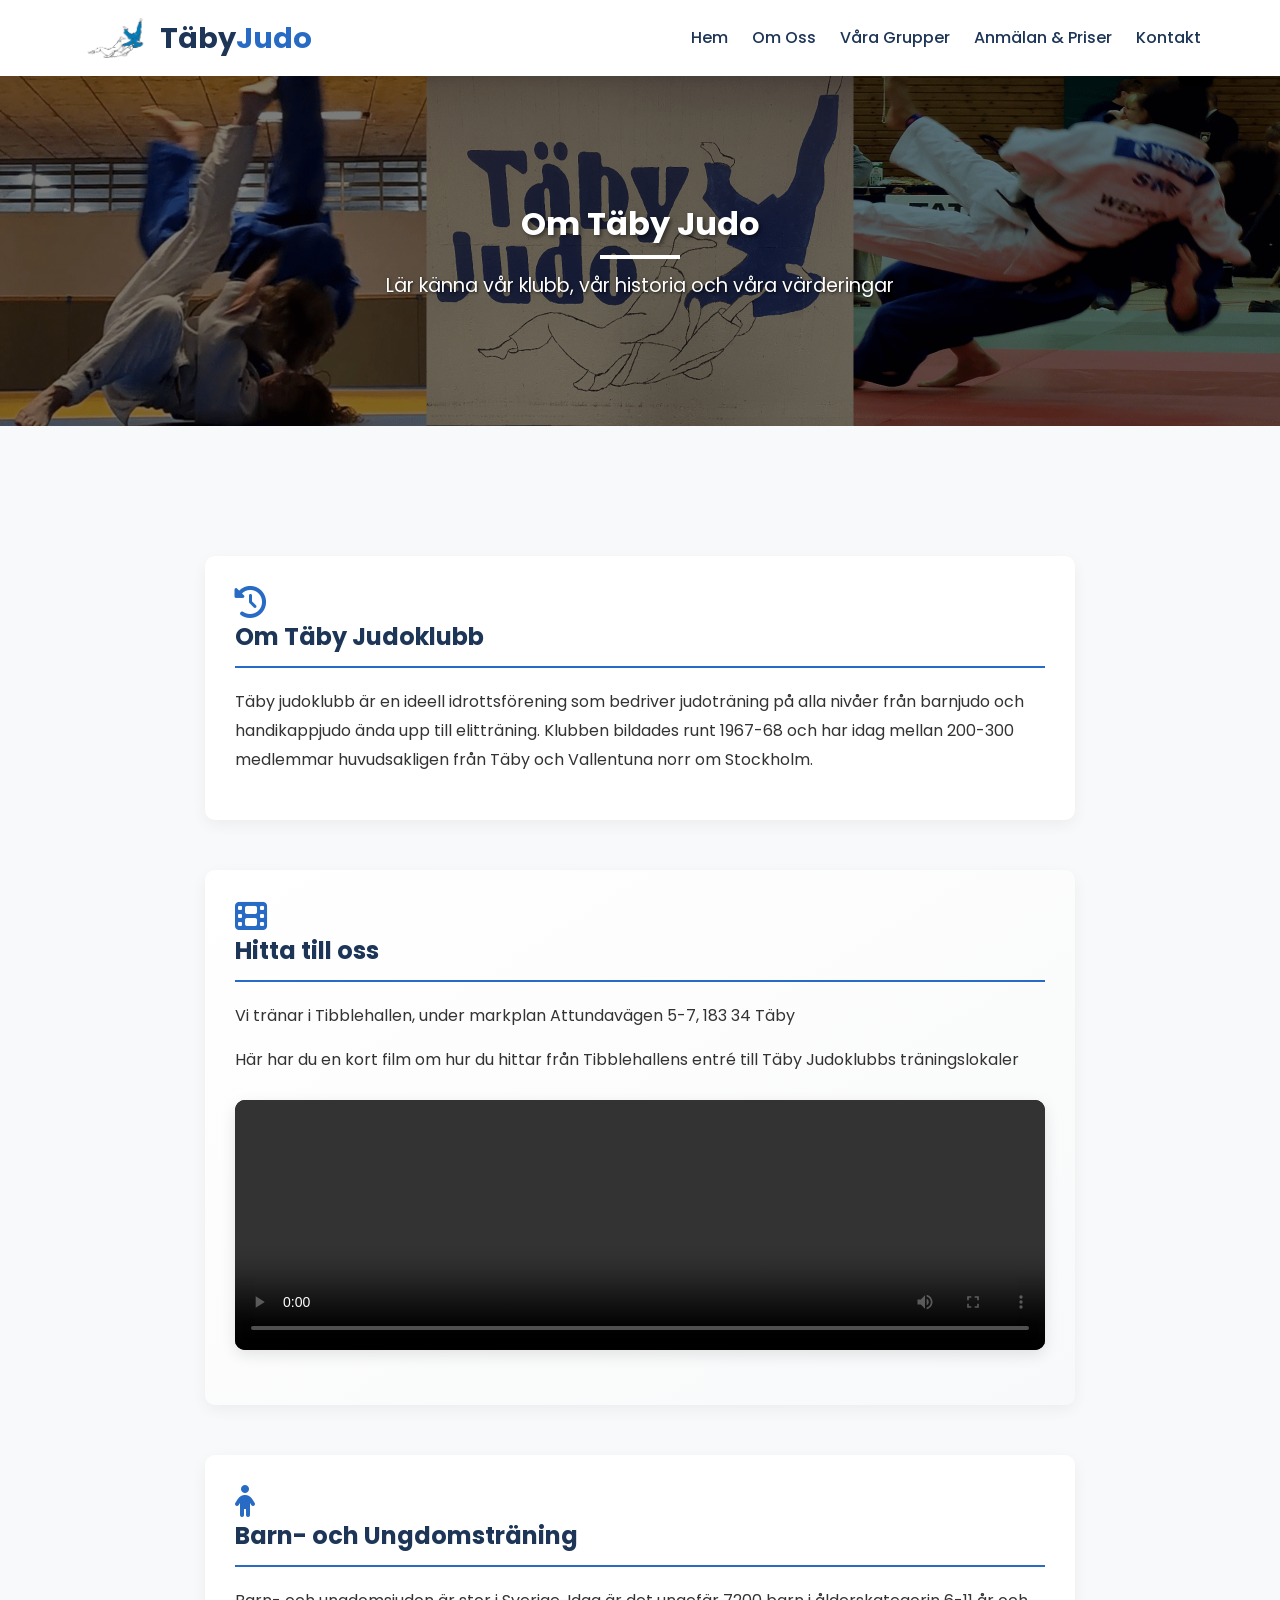
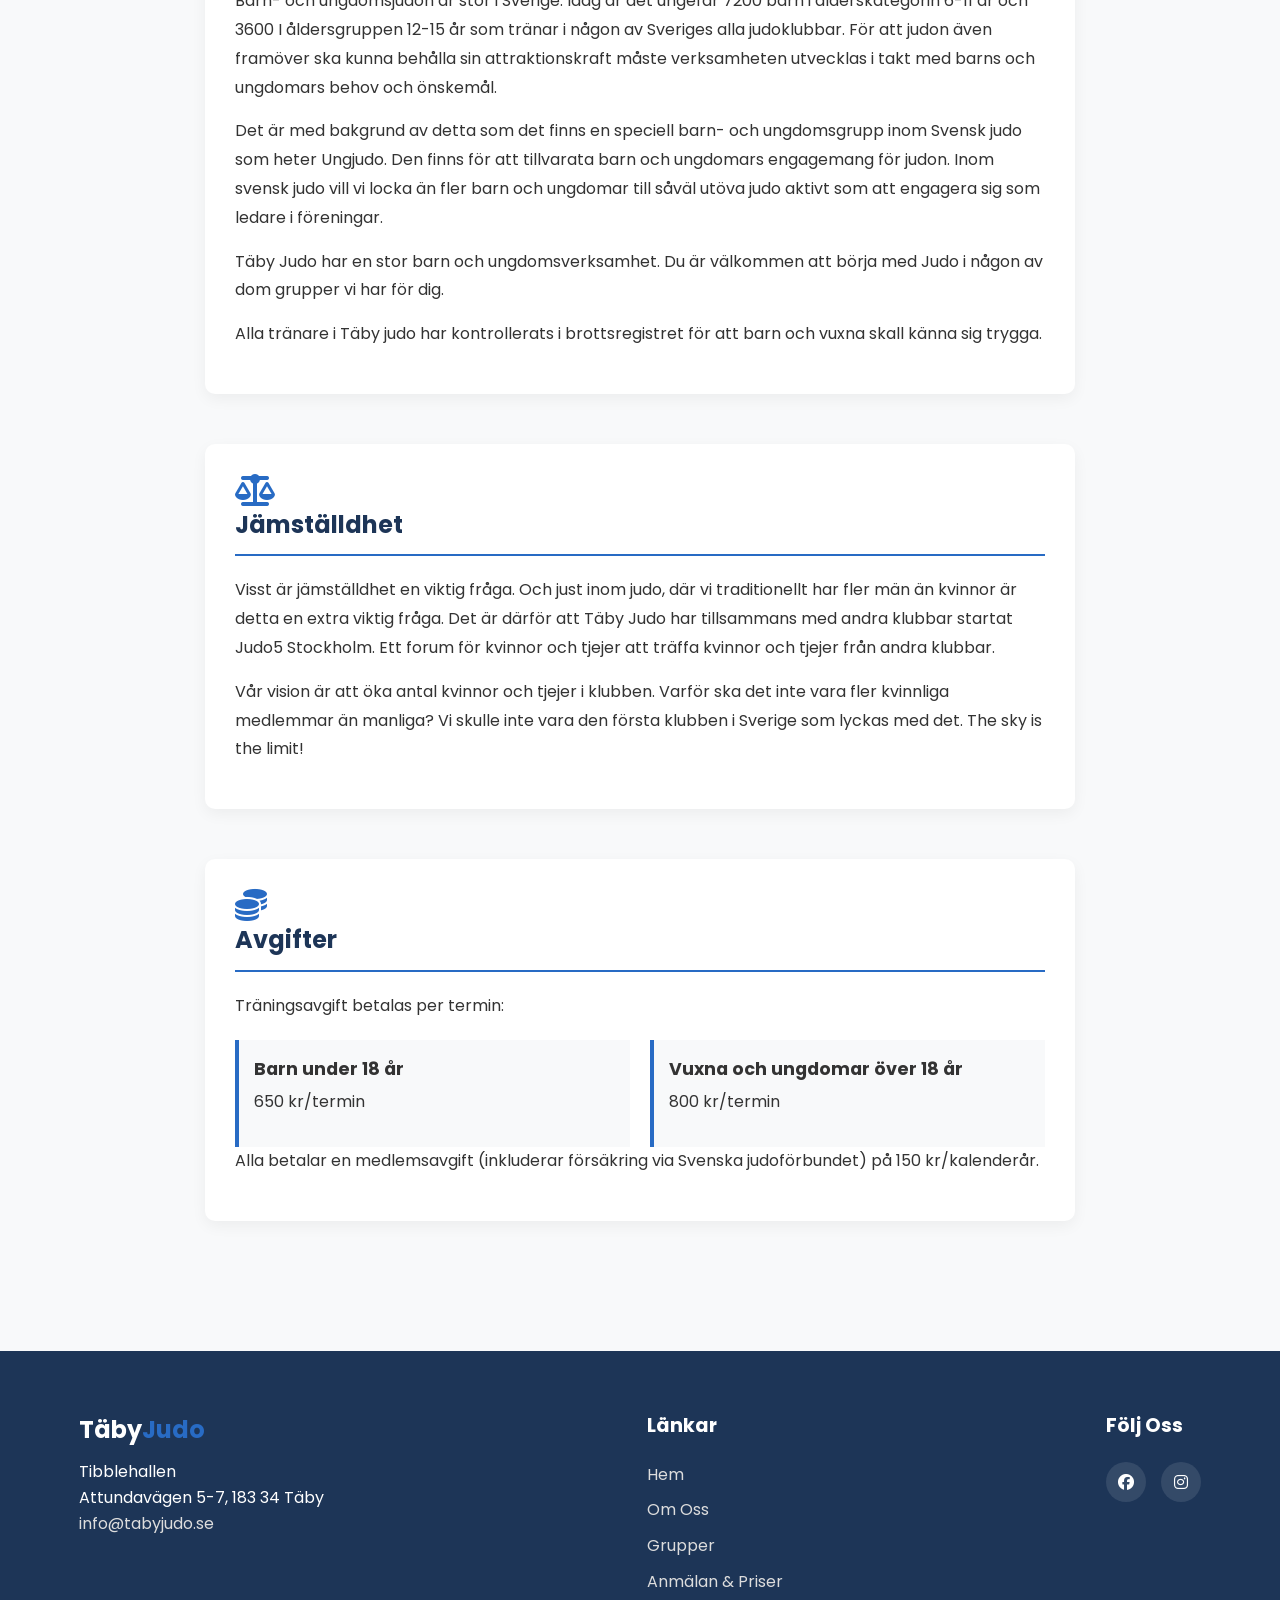
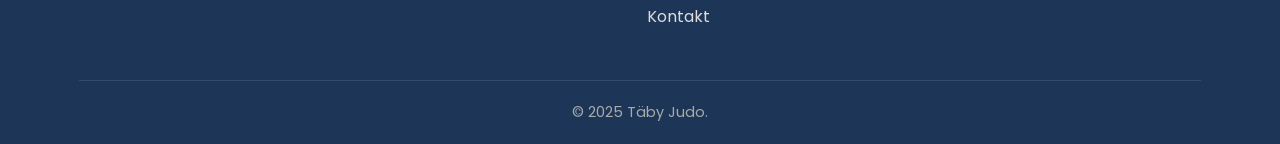
==== about.html @ 3f694b6c "Start of new homepage for Täby Judo Klubb" ====
<!DOCTYPE html>
<html lang="sv">
<head>
    <meta charset="UTF-8">
    <meta name="viewport" content="width=device-width, initial-scale=1.0">
    <title>Täby Judoklubb</title>
    <link rel="stylesheet" href="style.css">
    <link rel="stylesheet" href="https://cdnjs.cloudflare.com/ajax/libs/font-awesome/6.4.0/css/all.min.css">
</head>
<body>
    <header>
        <div class="container">
            <div class="logo">
                <img src="./bilder/tbyjdologga.png" alt="Täby Judo Logo" class="logo-img">
                <a href="./index.html"><h1>Täby<span>Judo</span></h1></a>
            </div>
            <nav>
                <div class="hamburger">
                    <div class="line"></div>
                    <div class="line"></div>
                    <div class="line"></div>
                </div>                <ul class="nav-links">
                    <li><a href="./index.html">Hem</a></li>
                    <li><a href="./about.html">Om Oss</a></li>
                    <li><a href="./groups.html">Våra Grupper</a></li>
                    <li><a href="./signup.html">Anmälan & Priser</a></li>
                    <li><a href="./index.html#contact">Kontakt</a></li>
                </ul>
            </nav>
        </div>
    </header>    
    
    <section id="about-hero" class="about-hero">
        <div class="container">
            <h1 class="section-title">Om Täby Judo</h1>
            <p class="about-intro">Lär känna vår klubb, vår historia och våra värderingar</p>
        </div>
    </section>

    <section id="about" class="section">
        <div class="container about-container">
            <div class="about-section">
                <i class="fas fa-history about-icon"></i>
                <h3>Om Täby Judoklubb</h3>
                <p>Täby judoklubb är en ideell idrottsförening som bedriver judoträning på alla nivåer från barnjudo och handikappjudo ända upp till elitträning. Klubben bildades runt 1967-68 och har idag mellan 200-300 medlemmar huvudsakligen från Täby och Vallentuna norr om Stockholm.</p>
            </div>

            <div class="about-section video-section">
                <i class="fas fa-film about-icon"></i>
                <h3>Hitta till oss</h3>
                <p>Vi tränar i Tibblehallen, under markplan Attundavägen 5-7, 183 34 Täby</p>
                <p>Här har du en kort film om hur du hittar från Tibblehallens entré till Täby Judoklubbs träningslokaler</p>
                <div class="about-video-container">
                    <video controls class="about-video">
                        <source src="./film.mp4" type="video/mp4">
                        Din webbläsare stödjer inte videouppspelning.
                    </video>
                </div>
            </div>
            
            <div class="about-section">
                <i class="fas fa-child about-icon"></i>
                <h3>Barn- och Ungdomsträning</h3>
                <p>Barn- och ungdomsjudon är stor i Sverige. Idag är det ungefär 7200 barn i ålderskategorin 6-11 år och 3600 I åldersgruppen 12-15 år som tränar i någon av Sveriges alla judoklubbar. För att judon även framöver ska kunna behålla sin attraktionskraft måste verksamheten utvecklas i takt med barns och ungdomars behov och önskemål.</p>
                <p>Det är med bakgrund av detta som det finns en speciell barn- och ungdomsgrupp inom Svensk judo som heter Ungjudo. Den finns för att tillvarata barn och ungdomars engagemang för judon. Inom svensk judo vill vi locka än fler barn och ungdomar till såväl utöva judo aktivt som att engagera sig som ledare i föreningar.</p>
                <p>Täby Judo har en stor barn och ungdomsverksamhet. Du är välkommen att börja med Judo i någon av dom grupper vi har för dig.</p>
                <p>Alla tränare i Täby judo har kontrollerats i brottsregistret för att barn och vuxna skall känna sig trygga.</p>
            </div>
            
            <div class="about-section">
                <i class="fas fa-balance-scale about-icon"></i>
                <h3>Jämställdhet</h3>
                <p>Visst är jämställdhet en viktig fråga. Och just inom judo, där vi traditionellt har fler män än kvinnor är detta en extra viktig fråga. Det är därför att Täby Judo har tillsammans med andra klubbar startat Judo5 Stockholm. Ett forum för kvinnor och tjejer att träffa kvinnor och tjejer från andra klubbar.</p>
                <p>Vår vision är att öka antal kvinnor och tjejer i klubben. Varför ska det inte vara fler kvinnliga medlemmar än manliga? Vi skulle inte vara den första klubben i Sverige som lyckas med det. The sky is the limit!</p>
            </div>
            
            <div class="about-section">
                <i class="fas fa-coins about-icon"></i>
                <h3>Avgifter</h3>
                <p>Träningsavgift betalas per termin:</p>
                <div class="about-fees">
                    <div class="about-fee-item">
                        <strong>Barn under 18 år</strong>
                        <p>650 kr/termin</p>
                    </div>
                    <div class="about-fee-item">
                        <strong>Vuxna och ungdomar över 18 år</strong>
                        <p>800 kr/termin</p>
                    </div>
                </div>
                <p>Alla betalar en medlemsavgift (inkluderar försäkring via Svenska judoförbundet) på 150 kr/kalenderår.</p>
            </div>
        </div>
    </section>

    <footer>
        <div class="container">
            <div class="footer-content">
                <div class="footer-logo">
                    <h2>Täby<span>Judo</span></h2>
                    <p>Tibblehallen</p>
                    <p>Attundavägen 5-7, 183 34 Täby</p>
                    <a href="mailto:info@tabyjudo.se">info@tabyjudo.se</a>
                </div>
                <div class="footer-links">
                    <h3>Länkar</h3>                    <ul>
                        <li><a href="./index.html">Hem</a></li>
                        <li><a href="./about.html">Om Oss</a></li>
                        <li><a href="./groups.html">Grupper</a></li>
                        <li><a href="./signup.html">Anmälan & Priser</a></li>
                        <li><a href="./index.html#contact">Kontakt</a></li>
                    </ul>
                </div>
                <div class="footer-social">
                    <h3>Följ Oss</h3>
                    <div class="social-icons">
                        <a href="https://www.facebook.com/tabyjudo"><i class="fab fa-facebook"></i></a>
                        <a href="https://www.instagram.com/tabyjudo/"><i class="fab fa-instagram"></i></a>
                        <!--<a href="#"><i class="fab fa-youtube"></i></a>
                        <a href="#"><i class="fab fa-twitter"></i></a>-->
                    </div>
                </div>
            </div>
            <div class="copyright">
                <p>&copy; 2025 Täby Judo.</p>
            </div>
        </div>
    </footer>

    <script src="index.js"></script>
</body>
</html>
---- style.css ----
@import url('https://fonts.googleapis.com/css2?family=Poppins:wght@300;400;500;600;700&display=swap');

:root {
    --primary-color: #286bc4;
    --secondary-color: #1d3557;
    --light-color: #f1faee;
    --dark-color: #1d3557;
    --accent-color: #457b9d;
    --transition: all 0.3s ease;
}

* {
    margin: 0;
    padding: 0;
    box-sizing: border-box;
}

html {
    overflow-wrap: break-word;
    word-wrap: break-word;
    -ms-word-break: break-all;
    word-break: break-word;
    -ms-hyphens: auto;
    -webkit-hyphens: auto;
    hyphens: auto;
}

body {
    font-family: 'Poppins', sans-serif;
    line-height: 1.6;
    color: #333;
    background-color: #f8f9fa;
}

.container {
    width: 90%;
    max-width: 1200px;
    margin: 0 auto;
    padding: 0 15px;
}

a {
    text-decoration: none;
    color: var(--dark-color);
    max-width: 100%;
    display: inline-block;
    word-break: break-all;
    vertical-align: top;
}

ul {
    list-style: none;
}

p, h1, h2, h3, h4, h5, h6, a, div, span {
    max-width: 100%;
    overflow-wrap: break-word;
}

.btn {
    display: inline-block;
    background: var(--primary-color);
    color: white;
    padding: 12px 24px;
    border-radius: 5px;
    font-weight: 600;
    transition: var(--transition);
    border: none;
    cursor: pointer;
}

.btn:hover {
    background: #1d3557;
    transform: translateY(-3px);
    box-shadow: 0 5px 15px rgba(0, 0, 0, 0.1);
}

header {
    background-color: white;
    box-shadow: 0 2px 10px rgba(0, 0, 0, 0.1);
    position: sticky;
    top: 0;
    z-index: 100;
}

header .container {
    display: flex;
    justify-content: space-between;
    align-items: center;
    padding: 15px;
}

.logo {
    display: flex;
    align-items: center;
}

.logo-img {
    height: 40px;
    width: auto;
    margin-right: 10px;
}

.logo h1 {
    font-size: 1.8rem;
    font-weight: 700;
    color: var(--secondary-color);
}

.logo span {
    color: var(--primary-color);
}

nav {
    display: flex;
    align-items: center;
}

.nav-links {
    display: flex;
    transition: var(--transition);
}

.nav-links li {
    margin-left: 1.5rem;
}

.nav-links a {
    font-weight: 500;
    transition: var(--transition);
}

.nav-links a:hover {
    color: var(--primary-color);
}

.hamburger {
    display: none;
    cursor: pointer;
}

.hamburger .line {
    width: 25px;
    height: 3px;
    background-color: var(--dark-color);
    margin: 5px;
    border-radius: 3px;
    transition: var(--transition);
}

/* Hero content styles handled in the hero section styling */

.section {
    padding: 80px 0;
}

.section-title {
    text-align: center;
    margin-bottom: 50px;
    font-size: 2rem;
    color: var(--secondary-color);
    position: relative;
}

.section-title::after {
    content: '';
    position: absolute;
    left: 50%;
    bottom: -10px;
    transform: translateX(-50%);
    width: 80px;
    height: 4px;
    background: var(--primary-color);
}

.about-content {
    display: flex;
    align-items: center;
    gap: 40px;
}

.about-text,
.about-image {
    flex: 1;
}

.about-text p {
    margin-bottom: 20px;
}

/* Groups preview styling */
.groups-preview {
    max-width: 800px;
    margin: 0 auto 30px;
}

.group-items-preview {
    list-style: none;
}

.group-items-preview .group-item {
    background-color: #f8f9fa;
    border-left: 4px solid var(--primary-color);
    padding: 12px 20px;
    margin-bottom: 12px;
    transition: var(--transition);
}

.group-items-preview .group-item:hover {
    box-shadow: 0 3px 10px rgba(0, 0, 0, 0.1);
    transform: translateX(5px);
}

/* Groups list styling */
.groups-list {
    display: flex;
    flex-direction: column;
    gap: 30px;
    margin-top: 30px;
}

.group-category {
    border-bottom: 1px solid #eaeaea;
    padding-bottom: 20px;
}

.group-category h3 {
    color: var(--primary-color);
    margin-bottom: 15px;
    font-size: 1.5rem;
    font-weight: 600;
}

.group-items {
    list-style: none;
}

.group-item {
    background-color: #f8f9fa;
    border-left: 4px solid var(--primary-color);
    padding: 15px 20px;
    margin-bottom: 15px;
    transition: var(--transition);
}

.group-item:hover {
    box-shadow: 0 3px 10px rgba(0, 0, 0, 0.1);
    transform: translateX(5px);
}

.group-header {
    display: flex;
    justify-content: space-between;
    align-items: center;
    margin-bottom: 10px;
}

.group-header h4 {
    font-size: 1.2rem;
    color: var(--secondary-color);
    margin: 0;
}

.group-time {
    color: var(--accent-color);
    font-weight: 500;
    font-size: 0.9rem;
}

.group-time i {
    margin-right: 5px;
}

.group-description p {
    font-size: 0.95rem;
    color: #555;
    margin: 0;
}

.contact-content {
    display: flex;
    gap: 40px;
}

.contact-info,
.map-placeholder {
    flex: 1;
}

.contact-info {
    display: flex;
    flex-direction: column;
    gap: 20px;
}

.info-item {
    display: flex;
    align-items: center;
    gap: 15px;
}

.info-item i {
    font-size: 1.2rem;
    align-self: center;
    color: var(--primary-color);
    width: 25px;
}

footer {
    background-color: var(--dark-color);
    color: white;
    padding: 60px 0 20px;
}

.footer-content {
    display: flex;
    flex-wrap: wrap;
    justify-content: space-between;
    gap: 30px;
    margin-bottom: 40px;
}

.footer-content a {
    color: #ddd;
}

.footer-logo h2 {
    margin-bottom: 10px;
}

.footer-logo span {
    color: var(--primary-color);
}

.footer-links h3,
.footer-social h3 {
    margin-bottom: 20px;
    font-size: 1.2rem;
}

.footer-links ul li {
    margin-bottom: 10px;
}

.footer-links a {
    color: #ddd;
    transition: var(--transition);
}

.footer-links a:hover {
    color: var(--primary-color);
}

.social-icons {
    display: flex;
    gap: 15px;
}

.social-icons a {
    display: flex;
    align-items: center;
    justify-content: center;
    width: 40px;
    height: 40px;
    background: rgba(255, 255, 255, 0.1);
    border-radius: 50%;
    color: white;
    transition: var(--transition);
}

.social-icons a:hover {
    background: var(--primary-color);
    transform: translateY(-3px);
}

.copyright {
    text-align: center;
    padding-top: 20px;
    border-top: 1px solid rgba(255, 255, 255, 0.1);
    font-size: 0.9rem;
    color: #aaa;
}

.image-placeholder {
    background-color: #e9ecef;
    border-radius: 10px;
    height: 250px;
    display: flex;
    flex-direction: column;
    justify-content: center;
    align-items: center;
    color: #6c757d;
}

.image-placeholder.circular {
    border-radius: 50%;
    width: 150px;
    height: 150px;
    margin: 0 auto;
}

.image-placeholder i {
    font-size: 2rem;
    margin-bottom: 10px;
}

.image-placeholder img {
    max-width: 100%;
    max-height: 100%;
    width: auto;
    height: auto;
    object-fit: contain;
}

.map-placeholder .image-placeholder {
    height: 350px;
    position: relative;
    overflow: hidden;
}

.responsive-iframe {
    position: absolute;
    top: 0;
    left: 0;
    width: 100%;
    height: 100%;
    border: 0;
}

/* Hero section styling */
#hero, 
.about-hero, 
.signup-hero {
    position: relative;
    height: 400px;
    display: flex;
    align-items: center;
    background-size: cover;
    background-position: center;
    background-repeat: no-repeat;
    color: white;
    text-align: center;
    padding: 0;
    margin-bottom: 50px;
}

#hero::before, 
.about-hero::before, 
.signup-hero::before {
    content: '';
    position: absolute;
    top: 0;
    left: 0;
    width: 100%;
    height: 100%;
    background-color: rgba(0, 0, 0, 0.5);
    z-index: 1;
}

#hero .container, 
.about-hero .container, 
.signup-hero .container {
    position: relative;
    z-index: 2;
}

#hero {
    background-image: url('./bilder/hero.png');
}

#about-hero {
    background-image: url('./bilder/hero.png');
}

#groups-hero {
    background-image: url('./bilder/hero.png');
}

#signup-hero {
    background-image: url('./bilder/hero.png');
}

.hero-content {
    max-width: 800px;
    margin: 0 auto;
    text-align: center;
}

/* Update existing hero-content styling */
.hero-content h2, 
.about-hero h1, 
.signup-hero h1 {
    font-size: 2.8rem;
    margin-bottom: 20px;
    color: white;
    text-shadow: 2px 2px 4px rgba(0, 0, 0, 0.5);
}

.hero-content p, 
.about-intro, 
.signup-intro,
#home-intro {
    font-size: 1.2rem;
    margin-bottom: 30px;
    max-width: 600px;
    margin-left: auto;
    margin-right: auto;
    color: white;
    text-shadow: 1px 1px 3px rgba(0, 0, 0, 0.7);
}

/* Hero styles for mobile */
    #hero, 
    .about-hero, 
    .signup-hero {
        height: 350px;
        padding: 20px 0;
    }
    
    .hero-content h2, 
    .about-hero h1, 
    .signup-hero h1 {
        font-size: 2rem;
    }
    
    .hero-content p, 
    .about-intro, 
    .signup-intro {
        font-size: 1rem;
        padding: 0 15px;
    }

#hero .section-title,
.about-hero .section-title,
.signup-hero .section-title {
    color: white;
    text-shadow: 2px 2px 4px rgba(0, 0, 0, 0.5);
}

#hero .section-title::after,
.about-hero .section-title::after,
.signup-hero .section-title::after {
    background: white;
}

@media (max-width: 992px) {
    .about-content {
        flex-direction: column;
    }

    .contact-content {
        flex-direction: column;
        align-items: center;
    }
    
    .contact-info,
    .map-placeholder {
        width: 100%;
        max-width: 600px;
    }
}

@media (max-width: 880px) {
    .hamburger {
        display: block;
        z-index: 101;
    }

    .nav-links {
        position: fixed;
        top: 0;
        right: -100%;
        height: 100vh;
        width: 100%;
        max-width: 300px;
        background: white;
        flex-direction: column;
        justify-content: center;
        align-items: center;
        box-shadow: -5px 0 15px rgba(0, 0, 0, 0.1);
    }

    .nav-links.active {
        right: 0;
    }

    .nav-links li {
        margin: 15px 0;
    }

    .nav-links a {
        font-size: 1.2rem;
    }    /* Hamburger styles and other mobile styles */

    .footer-content>div {
        flex-basis: 100%;
        text-align: center;
    }

    .social-icons {
        justify-content: center;
    }

    .logo-img {
        height: 30px;
    }
    
    .step-card,
    .fee-card {
        min-width: 100%;
    }    .info-item {
        flex-direction: column;
        align-items: center;
        text-align: center;
        justify-content: center;
        width: 100%;
    }
    
    .info-item p, 
    .info-item a {
        text-align: center;
        width: 100%;
        display: block;
    }
    
    .contact-info {
        align-items: center; /* Center the contact info items */
        text-align: center;
        width: 100%;
    }
    
    .about-section {
        padding: 20px;
    }

    .about-fees {
        flex-direction: column;
    }
    
    .about-video {
        aspect-ratio: 4 / 3;
    }
    
    .news-grid {
        width: 100%;
        padding: 0 10px;
    }
    
    .news-item {
        padding: 20px;
        flex-direction: column;
    }
    
    .news-image {
        max-height: 200px;
        margin: 15px 0;
        max-width: 100%;
    }
    
    .news-content {
        width: 100%;
    }
}

.groups-intro, .signup-intro, .about-intro {
    max-width: 800px;
    margin: 0 auto;
    font-size: 1.2rem;
    line-height: 1.8;
}

.signup-steps {
    display: flex;
    flex-wrap: wrap;
    justify-content: center;
    gap: 30px;
    margin: 50px 0;
}

.step-card {
    background: white;
    border-radius: 10px;
    padding: 30px;
    flex: 1;
    min-width: 250px;
    max-width: 350px;
    box-shadow: 0 5px 15px rgba(0, 0, 0, 0.05);
    position: relative;
    padding-top: 60px;
    text-align: center;
}

.step-number {
    position: absolute;
    top: -25px;
    left: 50%;
    transform: translateX(-50%);
    width: 50px;
    height: 50px;
    border-radius: 50%;
    background-color: var(--primary-color);
    color: white;
    display: flex;
    align-items: center;
    justify-content: center;
    font-size: 1.5rem;
    font-weight: bold;
    box-shadow: 0 3px 10px rgba(0, 0, 0, 0.2);
}

.step-card h3 {
    margin-bottom: 15px;
    color: var(--secondary-color);
}

.signup-button-container {
    text-align: center;
    margin: 40px 0;
}

.btn-large {
    padding: 15px 40px;
    font-size: 1.2rem;
}

.gray-bg {
    background-color: #f5f5f5;
}

.fees-container {
    display: flex;
    flex-wrap: wrap;
    justify-content: center;
    gap: 30px;
    margin: 40px 0;
}

.fee-card {
    background: white;
    border-radius: 10px;
    padding: 30px;
    flex: 1;
    min-width: 250px;
    max-width: 350px;
    text-align: center;
    box-shadow: 0 5px 15px rgba(0, 0, 0, 0.05);
}

.fee-card h3 {
    color: var(--secondary-color);
    margin-bottom: 15px;
}

.fee {
    font-size: 1.8rem;
    font-weight: 700;
    color: var(--primary-color);
    margin-bottom: 20px;
}

.info-content {
    max-width: 900px;
    margin: 0 auto;
}

.info-item {
    display: flex;
    align-items: flex-start;
    margin-bottom: 40px;
    gap: 20px;
}

.info-item i {
    font-size: 2rem;
    color: var(--primary-color);
    width: 50px;
    text-align: center;
}

.info-text h3 {
    margin-bottom: 10px;
    color: var(--secondary-color);
}

/* Hero styles for About and Groups pages - now handled in the hero section styling */

.about-section {
    margin-bottom: 50px;
    padding: 30px;
    background-color: white;
    border-radius: 10px;
    box-shadow: 0 5px 15px rgba(0, 0, 0, 0.05);
}

.about-section h3 {
    color: var(--secondary-color);
    font-size: 1.5rem;
    margin-bottom: 20px;
    padding-bottom: 10px;
    border-bottom: 2px solid var(--primary-color);
}

.about-container {
    max-width: 900px;
    margin: 0 auto;
}

.about-icon {
    font-size: 2rem;
    color: var(--primary-color);
    margin-right: 15px;
    vertical-align: middle;
}

.about-section p {
    margin-bottom: 15px;
    line-height: 1.8;
}

.about-section ul {
    list-style-type: disc;
    padding-left: 40px;
    margin-bottom: 20px;
}

.about-section ul li {
    margin-bottom: 10px;
}

.about-fees {
    display: flex;
    flex-wrap: wrap;
    gap: 20px;
    margin-top: 20px;
}

.about-fee-item {
    background-color: #f8f9fa;
    border-left: 4px solid var(--primary-color);
    padding: 15px;
    flex: 1;
    min-width: 250px;
}

.about-fee-item strong {
    display: block;
    font-size: 1.1rem;
    margin-bottom: 5px;
}

.about-video-container {
    margin: 25px 0;
    border-radius: 10px;
    overflow: hidden;
    box-shadow: 0 5px 15px rgba(0, 0, 0, 0.1);
}

.about-video {
    width: 100%;
    display: block;
    background-color: #000;
    height: auto;
    min-height: 200px;
    max-height: 250px;
}

.video-section {
    background: linear-gradient(to right bottom, #fff, #f8f9fa);
}

.news-grid {
    display: flex;
    flex-direction: column;
    gap: 30px;
    margin-top: 20px;
    max-width: 800px;
    margin-left: auto;
    margin-right: auto;
}

.news-item {
    background: white;
    border-radius: 10px;
    padding: 30px;
    box-shadow: 0 5px 15px rgba(0, 0, 0, 0.05);
    transition: var(--transition);
    width: 100%;
    position: relative;
    display: flex;
    flex-wrap: wrap;
}

.news-content {
    flex: 1;
    min-width: 250px;
}

.news-item:hover {
    transform: translateY(-5px);
    box-shadow: 0 10px 20px rgba(0, 0, 0, 0.1);
}

.news-title {
    font-size: 1.4rem;
    font-weight: 600;
    margin-bottom: 10px;
    color: var(--secondary-color);
}

.news-title a {
    color: var(--secondary-color);
    transition: var(--transition);
}

.news-title a:hover {
    color: var(--primary-color);
}

.news-date {
    font-size: 0.9rem;
    color: #666;
    margin-bottom: 20px;
    display: flex;
    align-items: center;
    border-bottom: 1px solid #eee;
    padding-bottom: 15px;
}

.news-date:before {
    content: '\f073';
    font-family: 'Font Awesome 5 Free';
    margin-right: 6px;
    color: var(--primary-color);
}

.news-image {
    margin: 15px 0 15px 20px;
    text-align: center;
    overflow: hidden;
    height: auto;
    max-height: 200px;
    max-width: 40%;
    border-radius: 8px;
    display: flex;
    justify-content: center;
    align-items: center;
}

.news-image img {
    max-width: 100%;
    max-height: 200px;
    width: auto;
    height: auto;
    object-fit: contain;
    border-radius: 8px;
    transition: transform 0.3s ease;
}

.news-item:hover .news-image img {
    transform: scale(1.02);
}

.news-description {
    font-size: 1rem;
    line-height: 1.7;
    overflow: visible;
    display: block;
    max-width: 100%;
    overflow-wrap: break-word;
}

.news-source {
    font-size: 0.85rem;
    margin-bottom: 12px;
}

.news-source a {
    color: var(--primary-color);
    display: inline-flex;
    align-items: center;
    transition: var(--transition);
    word-break: break-all;
    max-width: 100%;
}

.news-source a:hover {
    text-decoration: underline;
}

.news-source i {
    font-size: 0.8rem;
    margin-left: 4px;
}

.loading-spinner {
    text-align: center;
    padding: 60px 0;
    width: 100%;
}

.loading-spinner i {
    font-size: 2.5rem;
    color: var(--primary-color);
    margin-bottom: 15px;
}

@media (max-width: 768px) {
    .news-grid {
        width: 100%;
        padding: 0 10px;
    }
    
    .news-item {
        padding: 20px;
        flex-direction: column;
    }
    
    .news-image {
        max-height: 200px;
        margin: 15px 0;
        max-width: 100%;
    }
    
    .news-content {
        width: 100%;
    }

    /* Group header styles for mobile devices */
    .group-header {
        flex-direction: column;
        align-items: flex-start;
    }
    
    .group-header h4 {
        margin-bottom: 5px;
    }
    
    .group-time {
        display: block;
        width: 100%;
    }
}
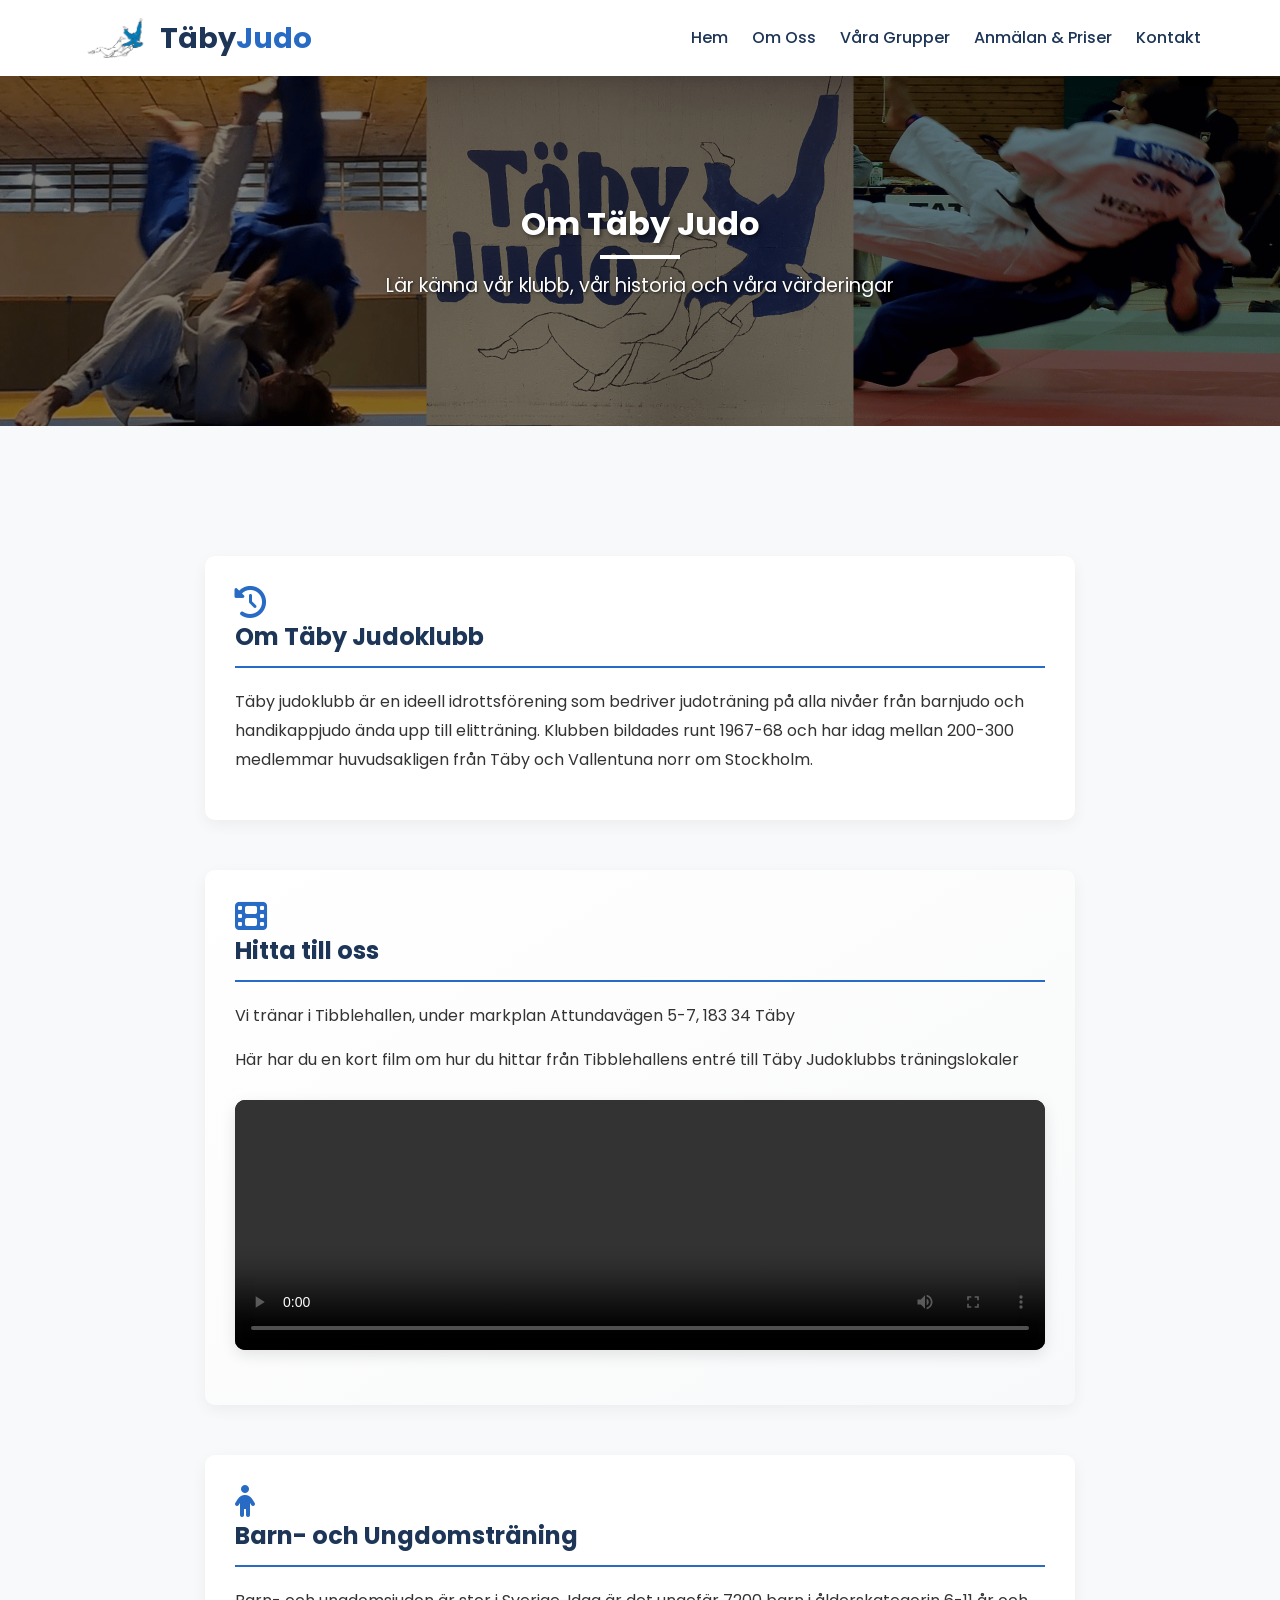
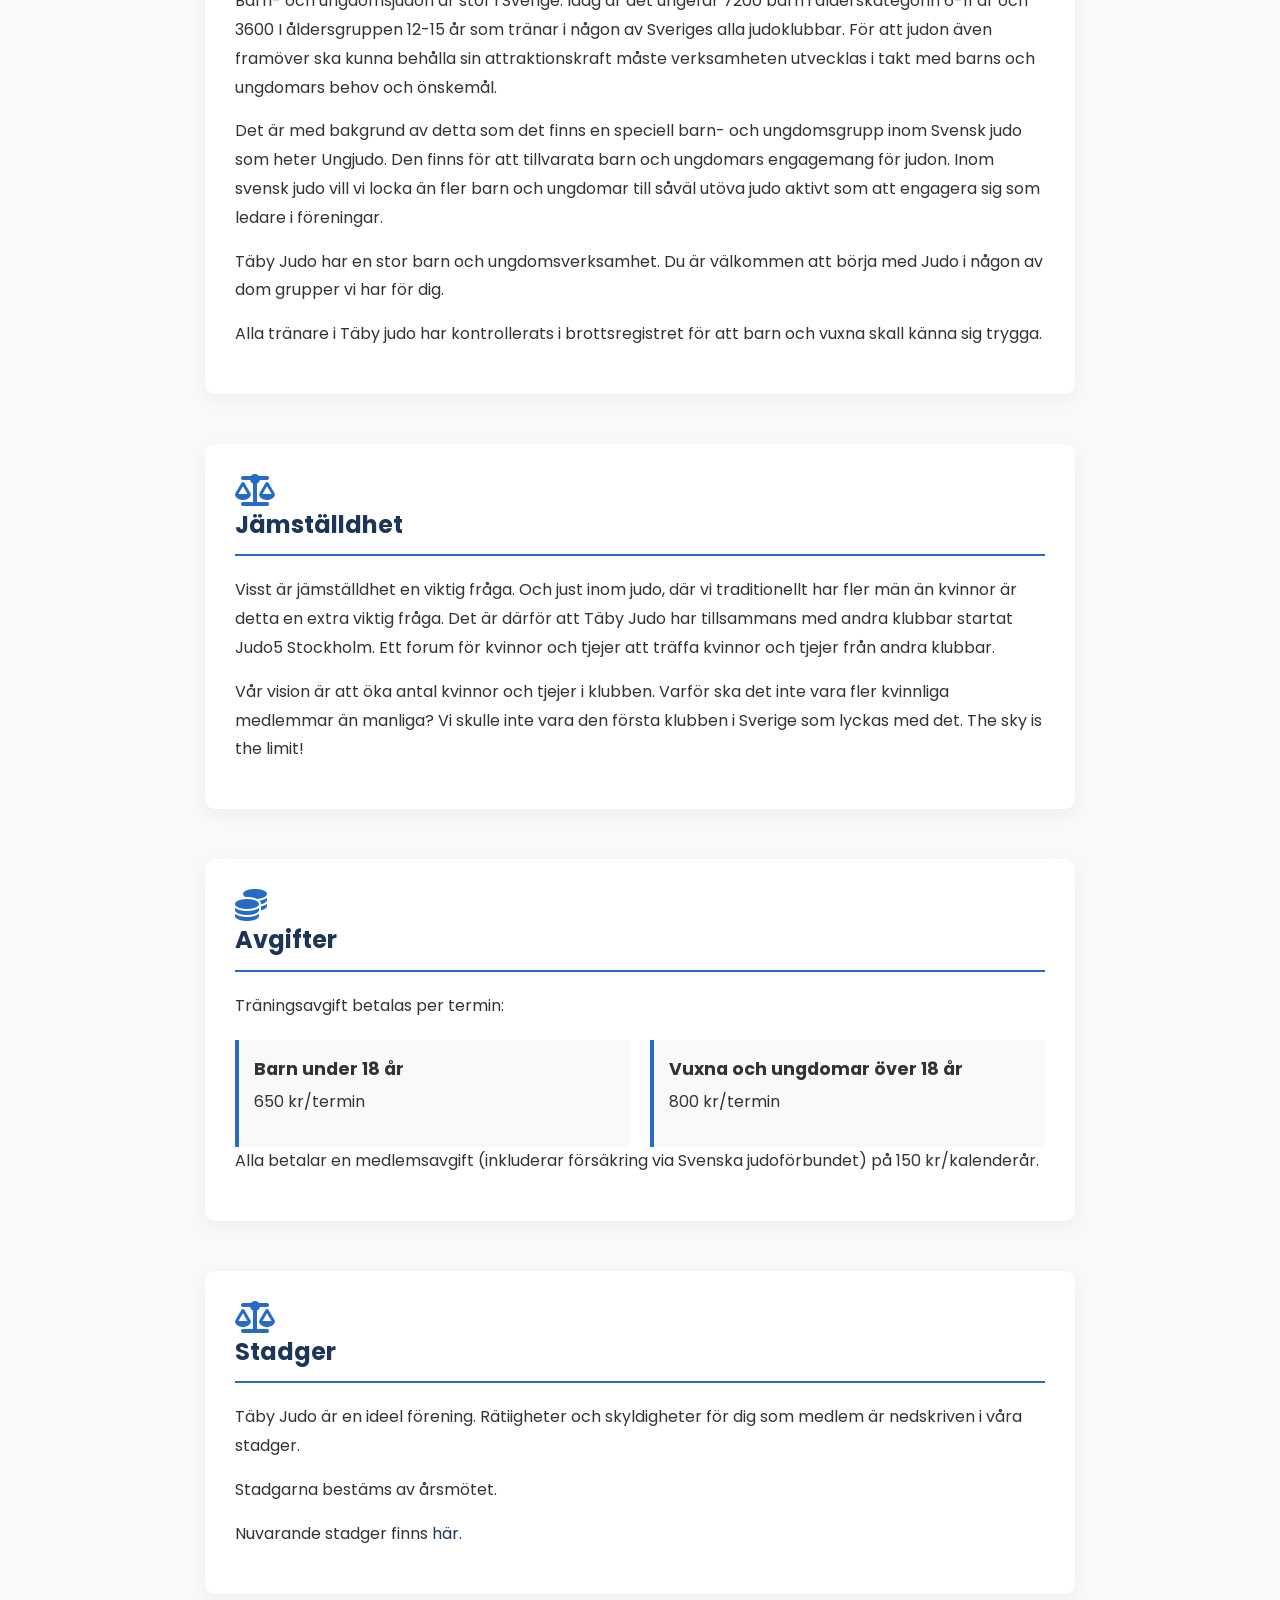
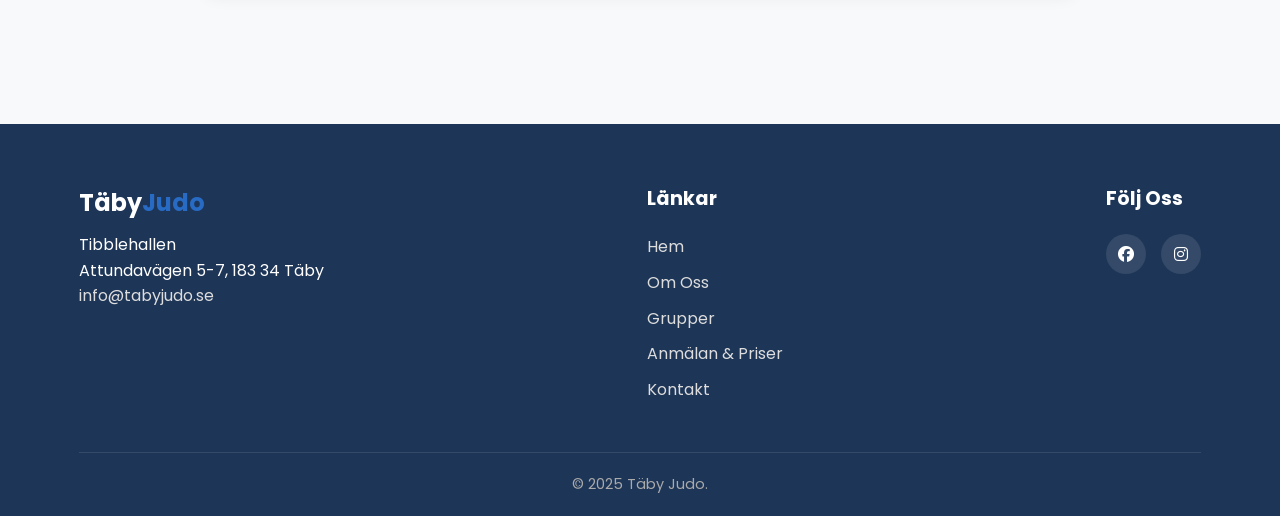
==== commit 7c24aa12: "Add section about club statutes" ====
--- a/about.html
+++ b/about.html
@@ -90,6 +90,14 @@
                 </div>
                 <p>Alla betalar en medlemsavgift (inkluderar försäkring via Svenska judoförbundet) på 150 kr/kalenderår.</p>
             </div>
+
+            <div class="about-section">
+                <i class="fas fa-balance-scale about-icon"></i>
+                <h3>Stadger</h3>
+                <p>Täby Judo är en ideel förening. Rätiigheter och skyldigheter för dig som medlem är nedskriven i våra stadger.</p>
+                <p>Stadgarna bestäms av årsmötet.</p>
+                <p>Nuvarande stadger finns <a href="https://drive.google.com/file/d/1S3XCAtdV-00ipBUQ7HR7FmRsqAapN4bw">här</a>.</p>
+            </div>
         </div>
     </section>
 
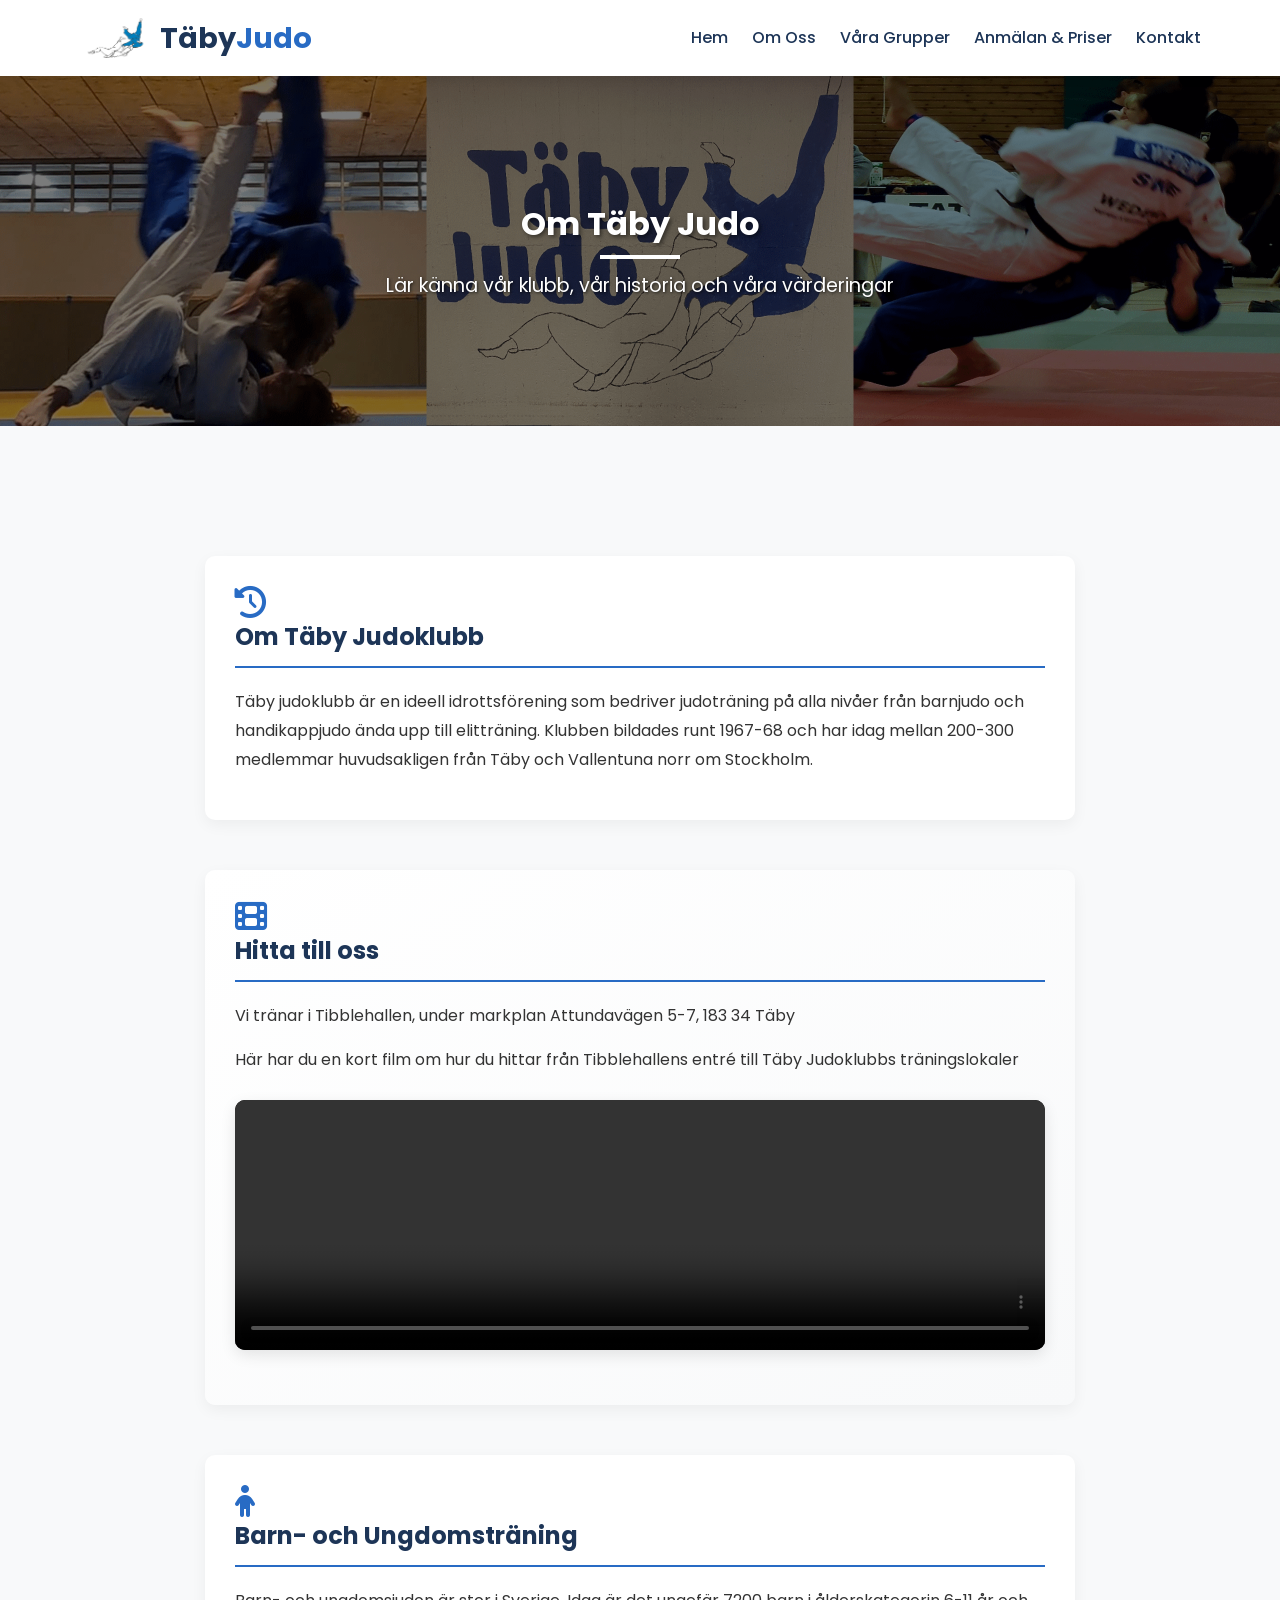
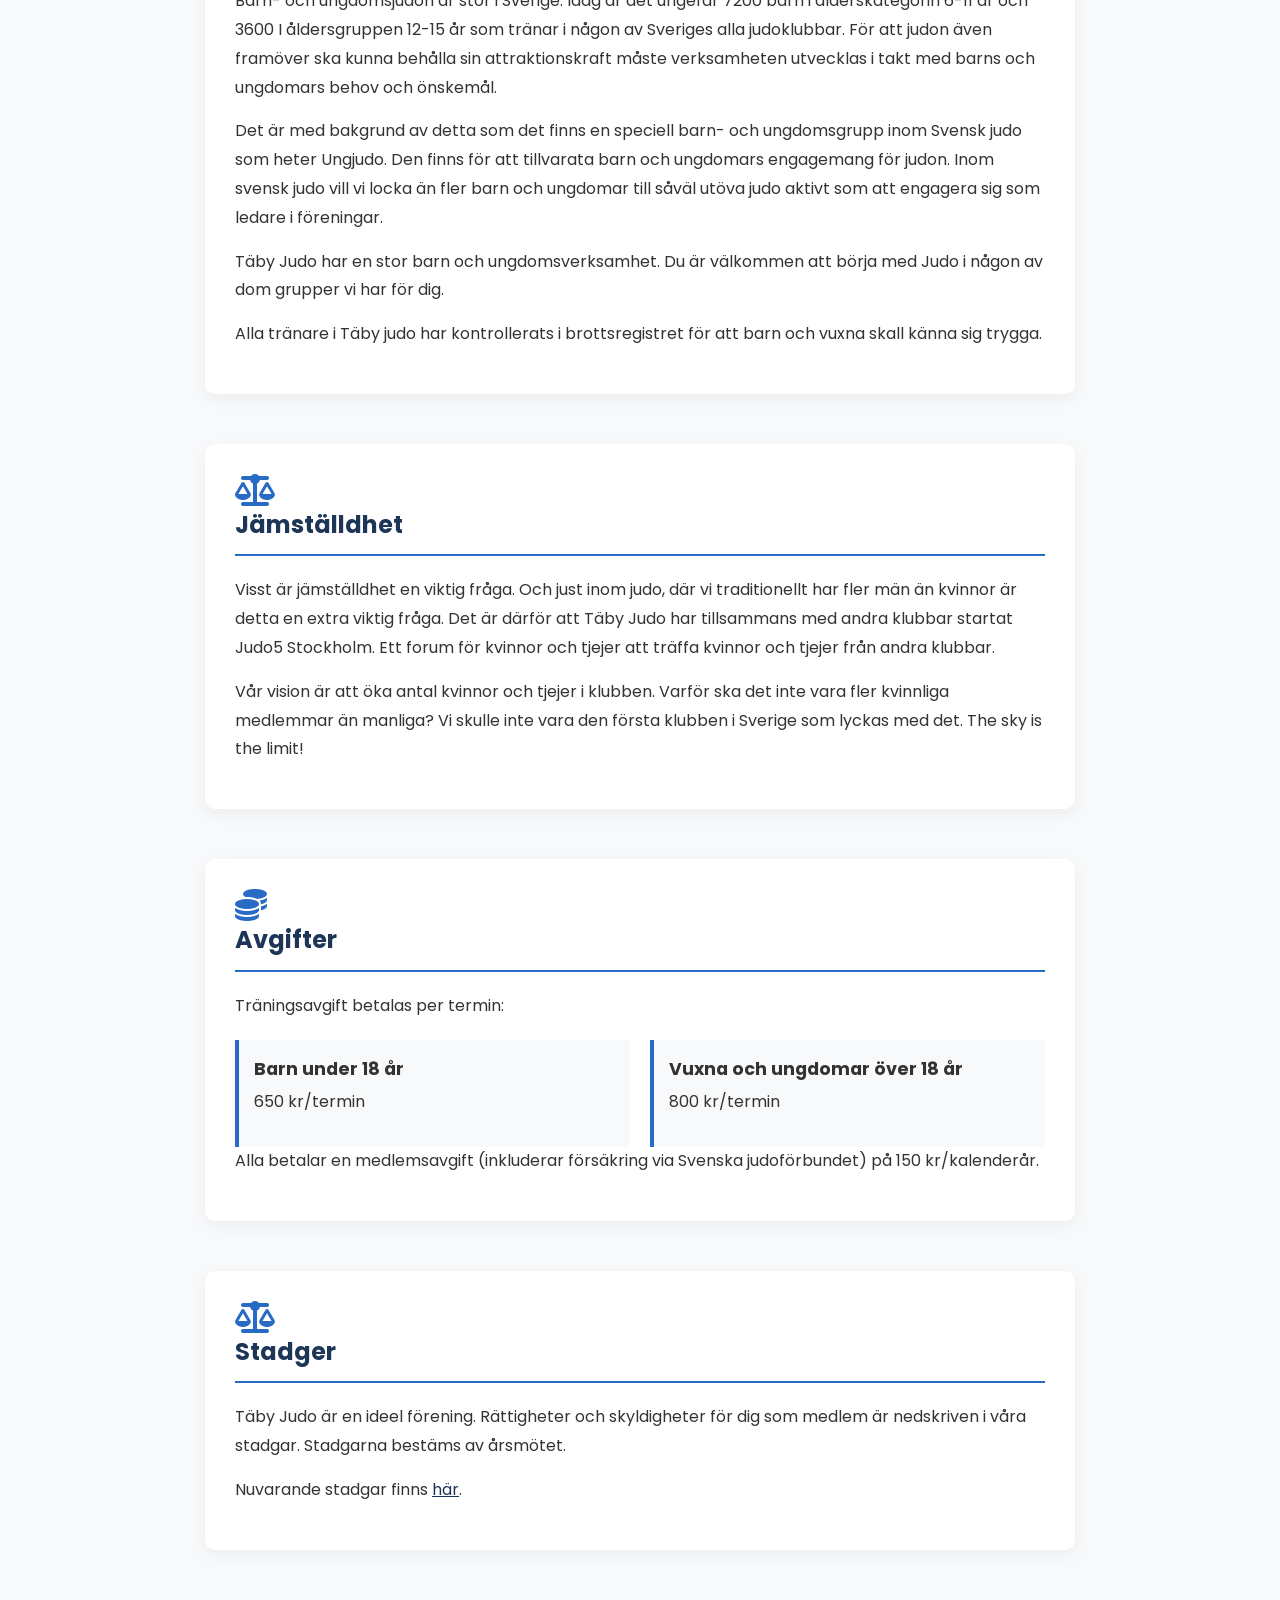
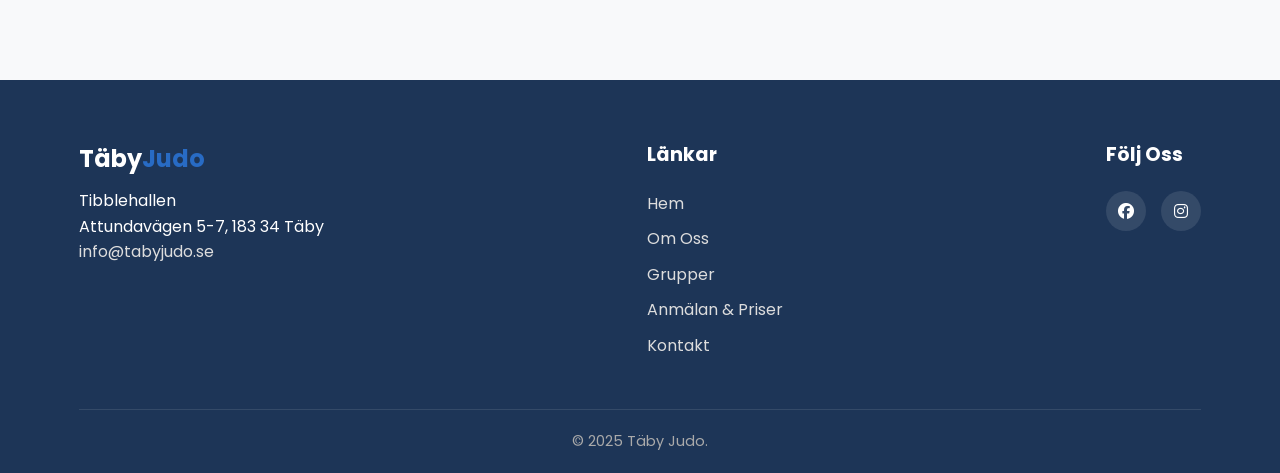
==== commit 4bf87b71: "Fix spelling and formatting in about section" ====
--- a/about.html
+++ b/about.html
@@ -94,9 +94,8 @@
             <div class="about-section">
                 <i class="fas fa-balance-scale about-icon"></i>
                 <h3>Stadger</h3>
-                <p>Täby Judo är en ideel förening. Rätiigheter och skyldigheter för dig som medlem är nedskriven i våra stadger.</p>
-                <p>Stadgarna bestäms av årsmötet.</p>
-                <p>Nuvarande stadger finns <a href="https://drive.google.com/file/d/1S3XCAtdV-00ipBUQ7HR7FmRsqAapN4bw">här</a>.</p>
+                <p>Täby Judo är en ideel förening. Rättigheter och skyldigheter för dig som medlem är nedskriven i våra stadgar. Stadgarna bestäms av årsmötet.</p>
+                <p>Nuvarande stadgar finns <a href="https://drive.google.com/file/d/1S3XCAtdV-00ipBUQ7HR7FmRsqAapN4bw" target="_blank"><u>här</u></a>.</p>
             </div>
         </div>
     </section>
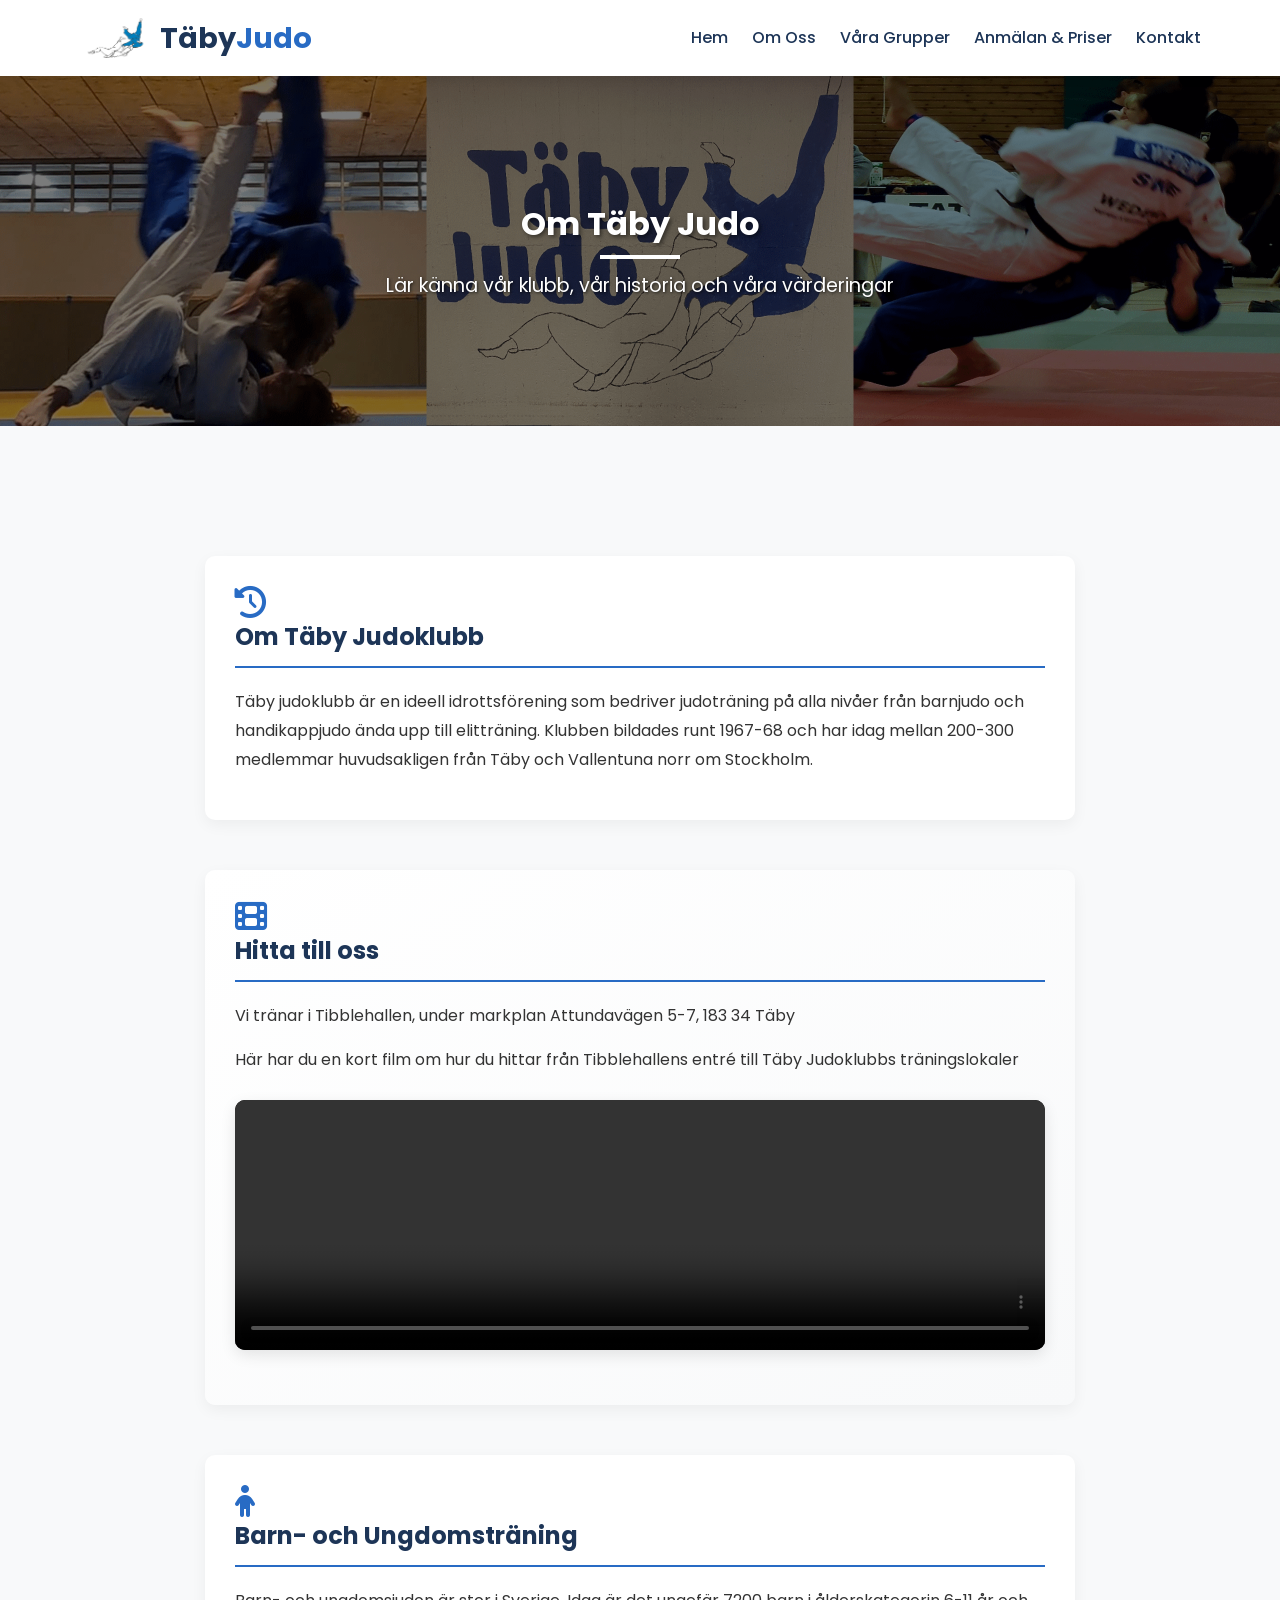
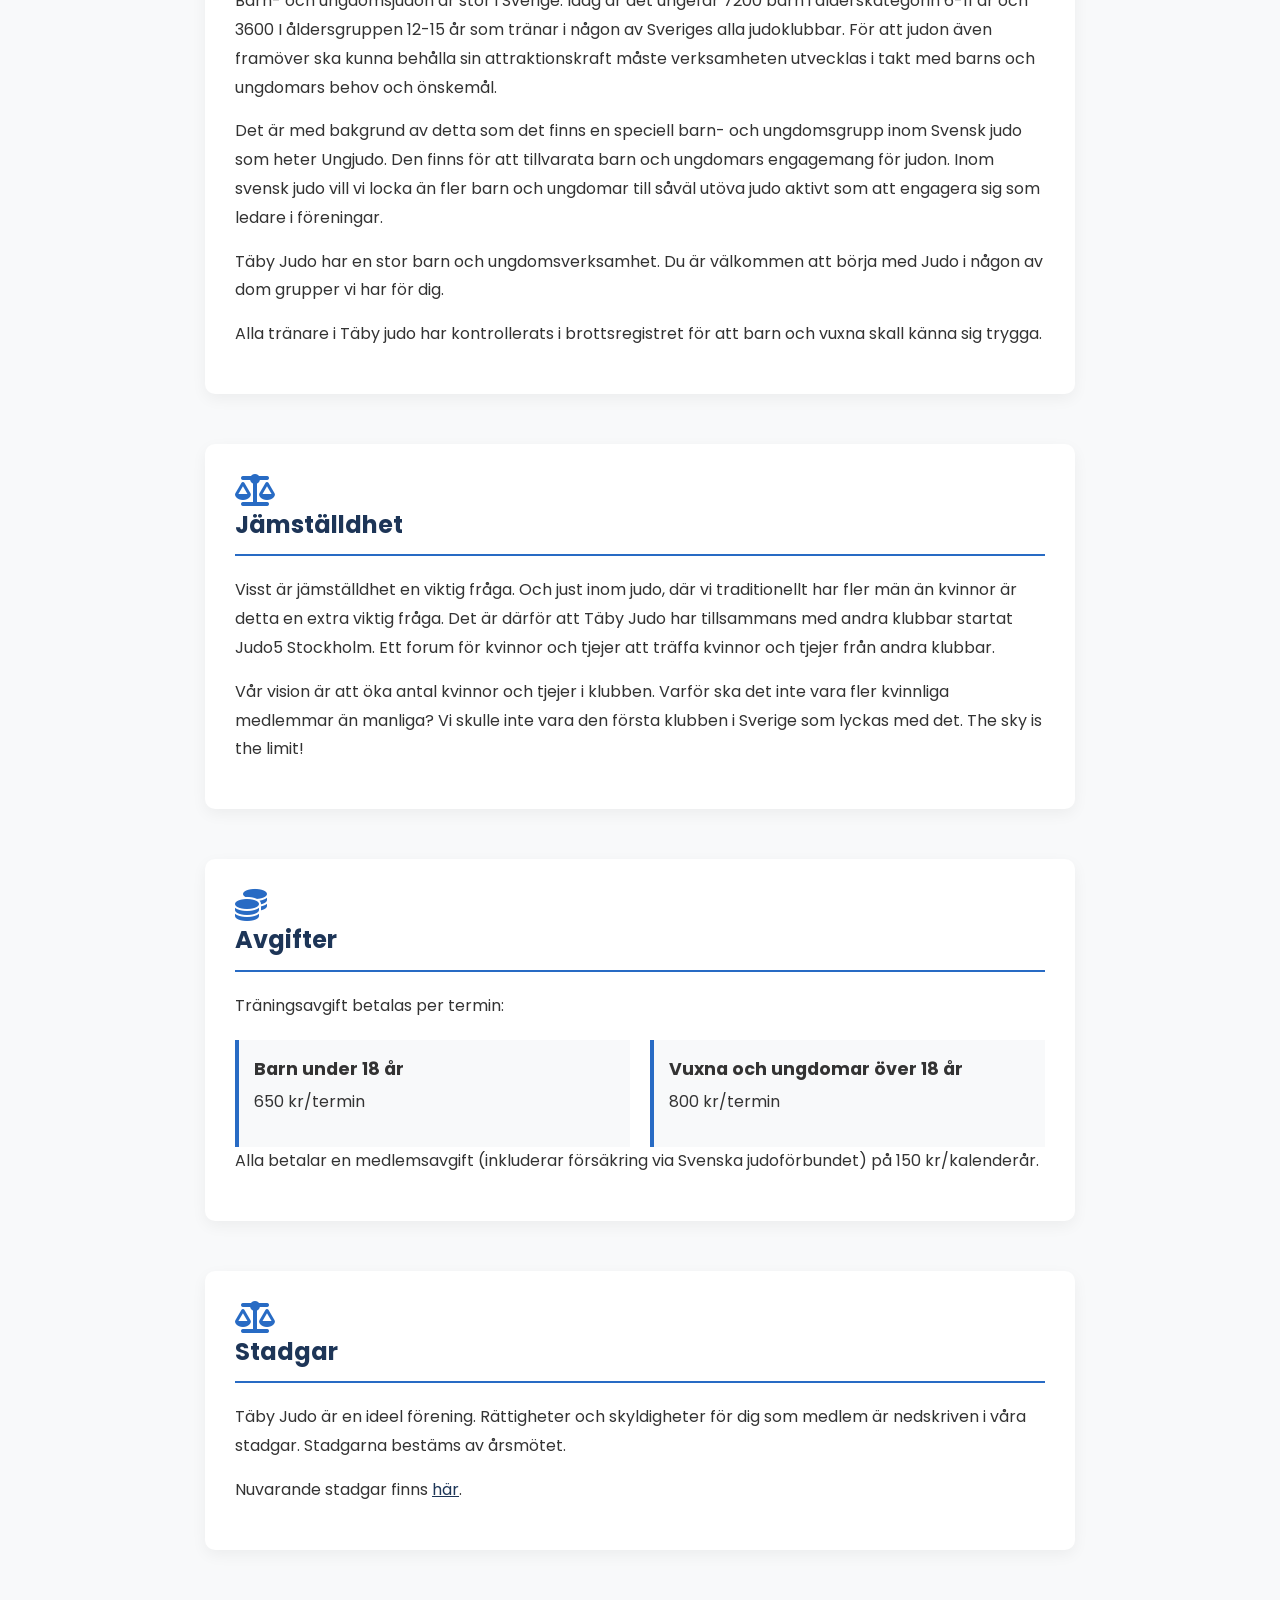
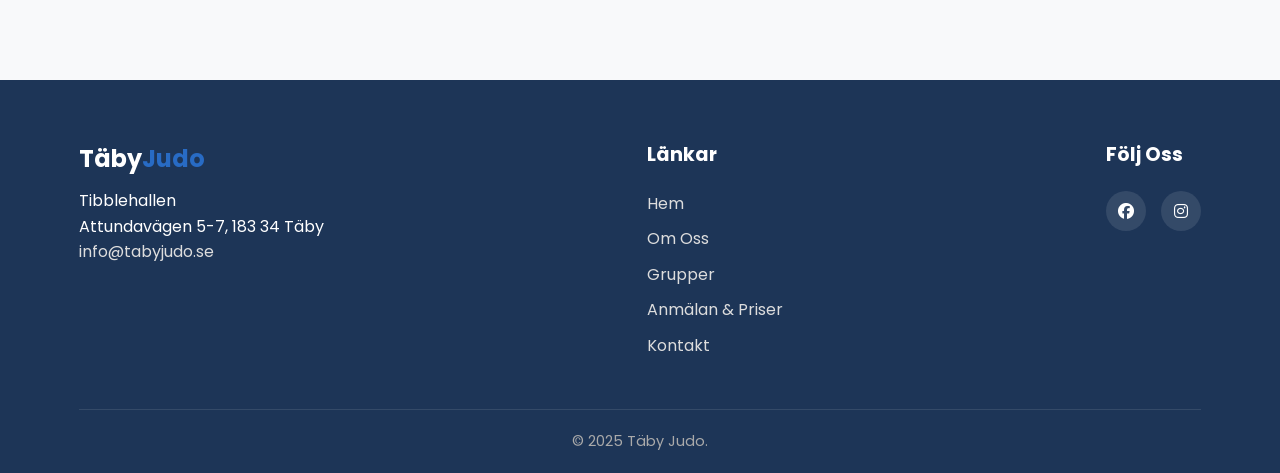
==== commit cb946711: "Correct spelling of 'Stadger' to 'Stadgar'" ====
--- a/about.html
+++ b/about.html
@@ -93,7 +93,7 @@
 
             <div class="about-section">
                 <i class="fas fa-balance-scale about-icon"></i>
-                <h3>Stadger</h3>
+                <h3>Stadgar</h3>
                 <p>Täby Judo är en ideel förening. Rättigheter och skyldigheter för dig som medlem är nedskriven i våra stadgar. Stadgarna bestäms av årsmötet.</p>
                 <p>Nuvarande stadgar finns <a href="https://drive.google.com/file/d/1S3XCAtdV-00ipBUQ7HR7FmRsqAapN4bw" target="_blank"><u>här</u></a>.</p>
             </div>
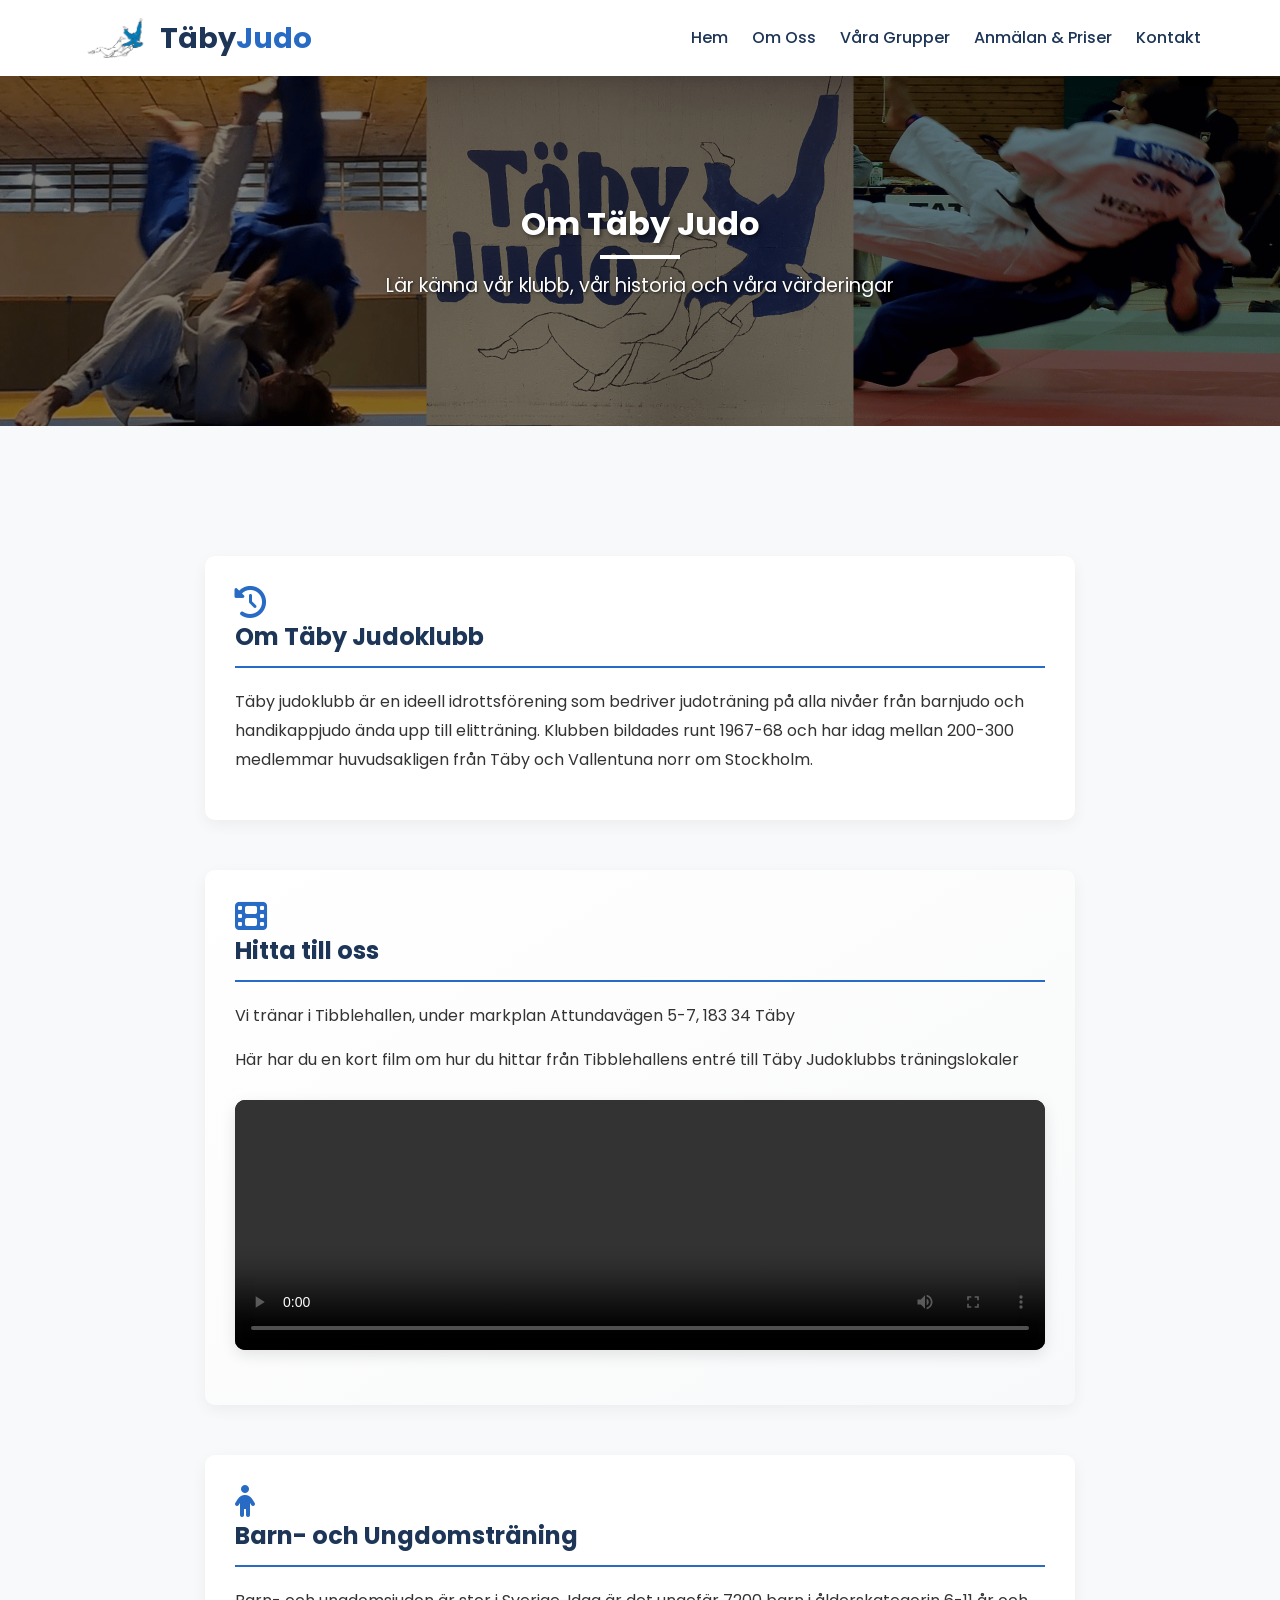
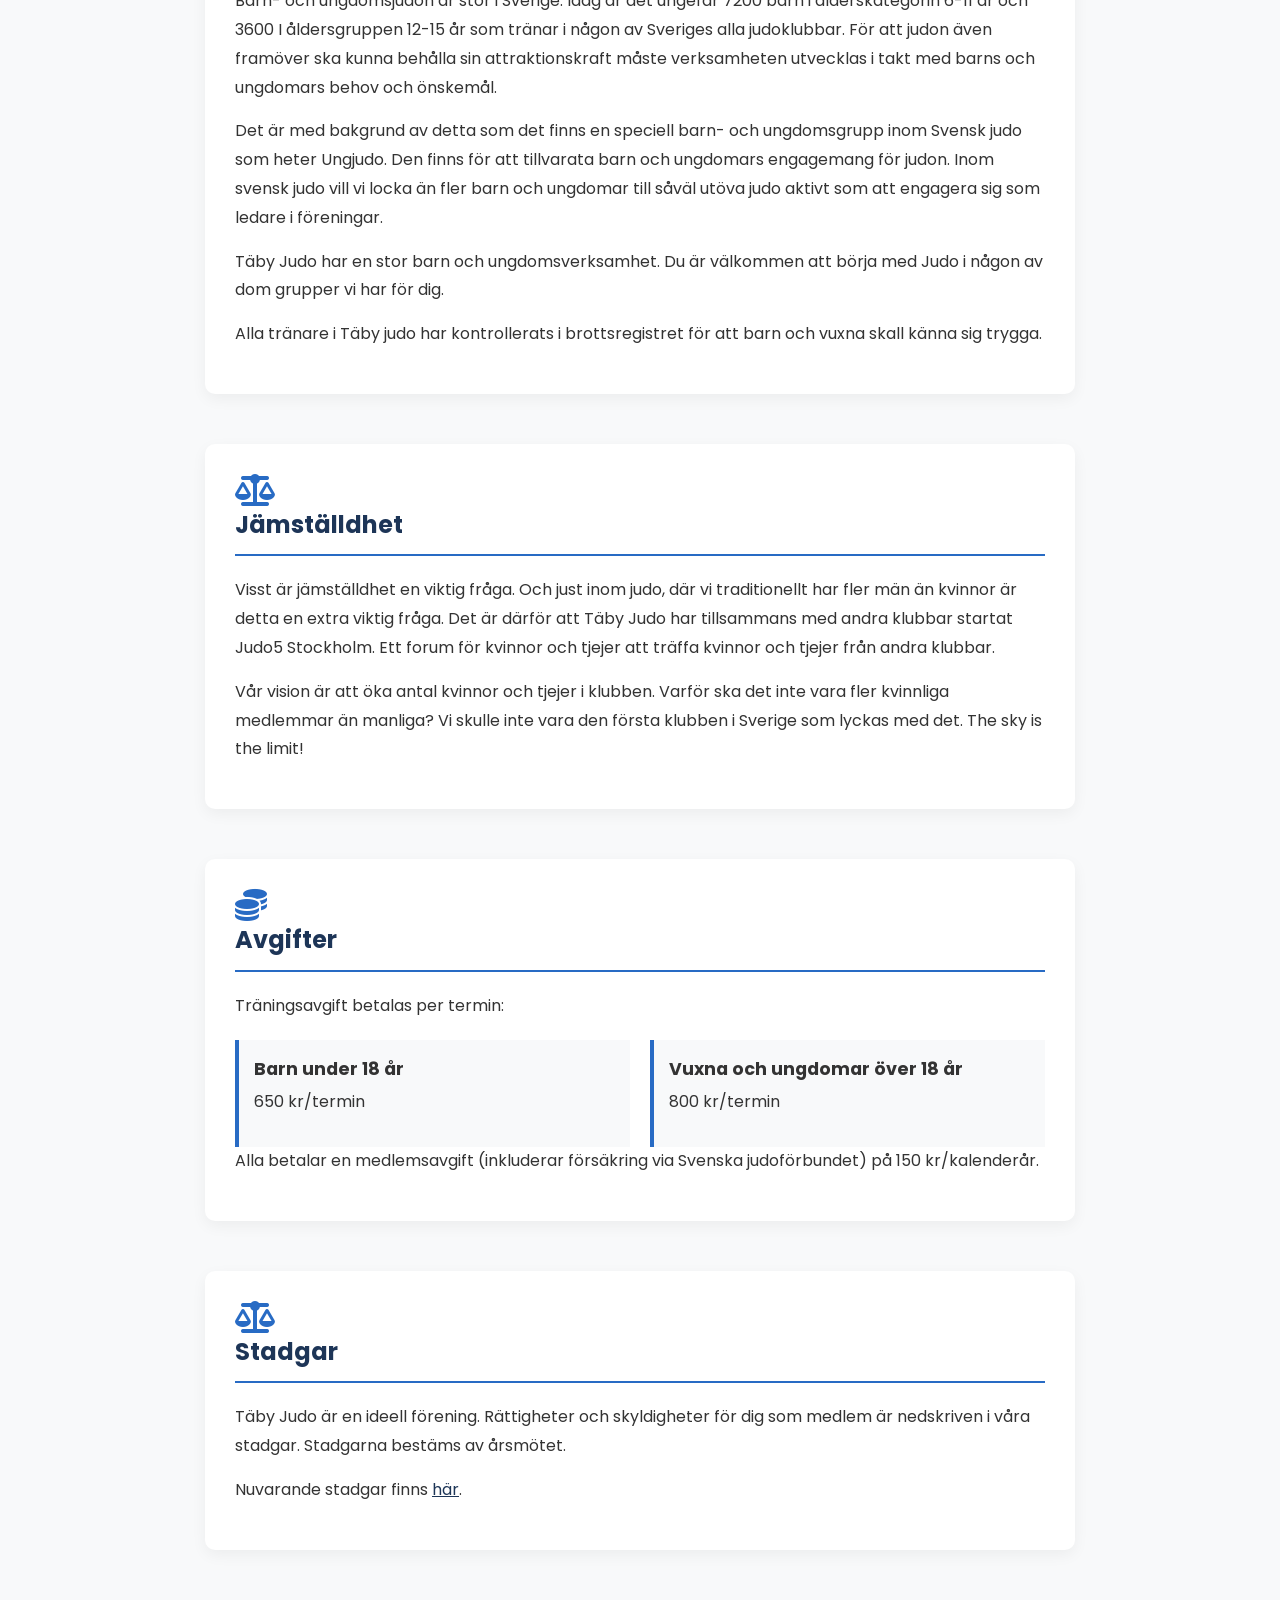
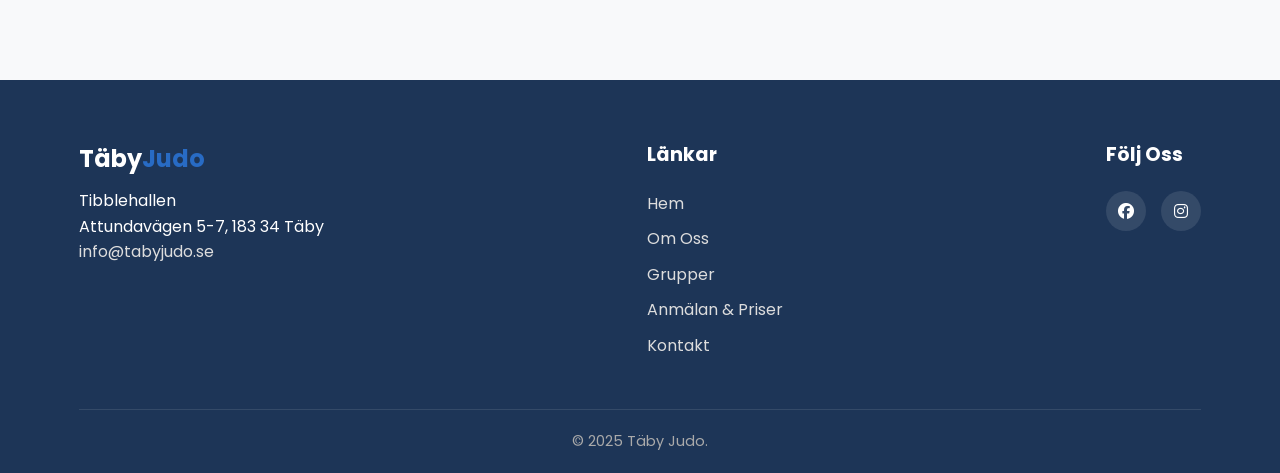
==== commit ae629c28: "Fix typo in about section description" ====
--- a/about.html
+++ b/about.html
@@ -94,7 +94,7 @@
             <div class="about-section">
                 <i class="fas fa-balance-scale about-icon"></i>
                 <h3>Stadgar</h3>
-                <p>Täby Judo är en ideel förening. Rättigheter och skyldigheter för dig som medlem är nedskriven i våra stadgar. Stadgarna bestäms av årsmötet.</p>
+                <p>Täby Judo är en ideell förening. Rättigheter och skyldigheter för dig som medlem är nedskriven i våra stadgar. Stadgarna bestäms av årsmötet.</p>
                 <p>Nuvarande stadgar finns <a href="https://drive.google.com/file/d/1S3XCAtdV-00ipBUQ7HR7FmRsqAapN4bw" target="_blank"><u>här</u></a>.</p>
             </div>
         </div>
